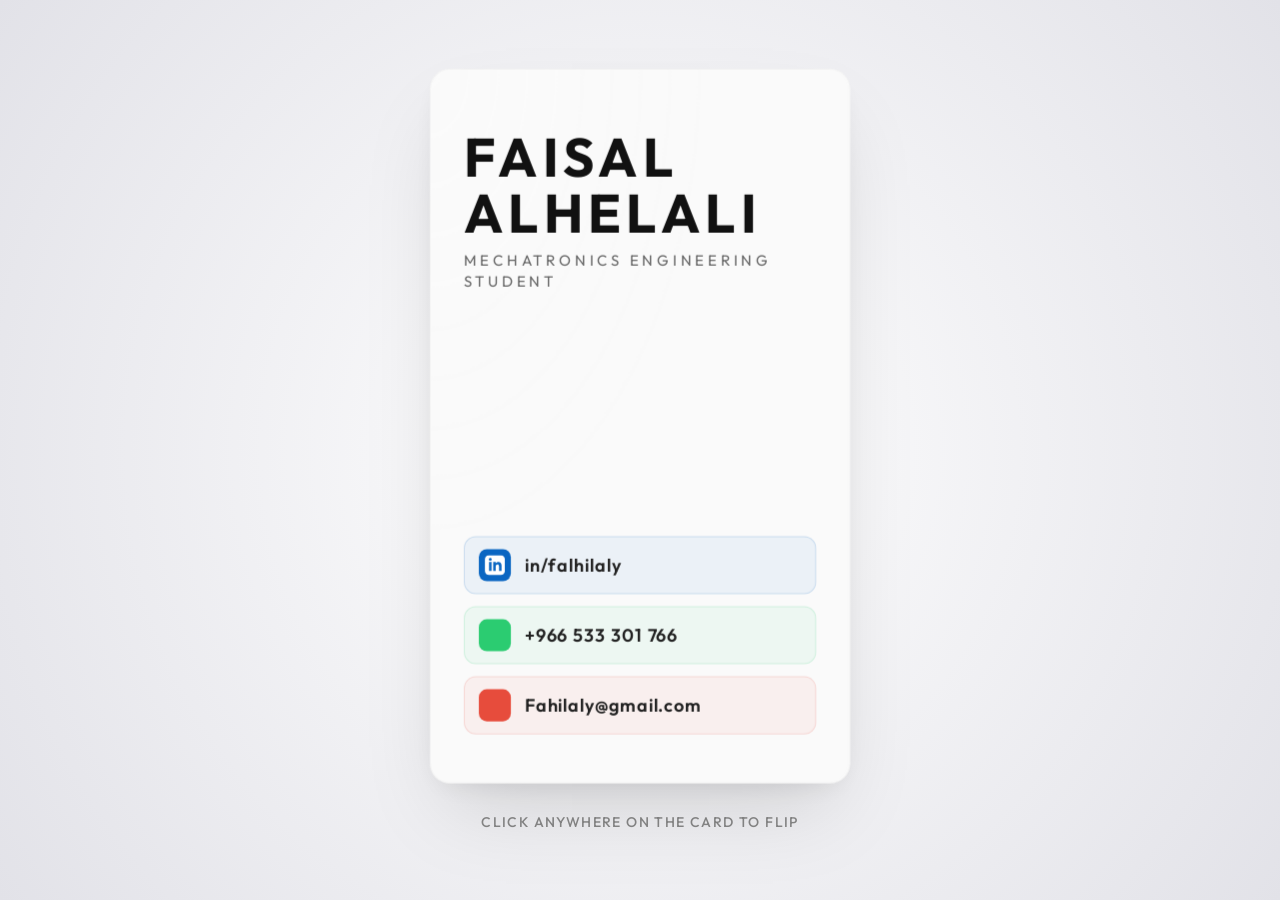
==== index.html @ db89ac0e "Clean up tagline and improve mobile builder responsiveness" ====
<!DOCTYPE html>
<html lang="en">
<head>
    <meta charset="UTF-8">
    <meta name="viewport" content="width=device-width, initial-scale=1.0, maximum-scale=1.0, user-scalable=no">
    <meta name="apple-mobile-web-app-capable" content="yes">
    <meta name="apple-mobile-web-app-status-bar-style" content="black-translucent">
    <title>Faisal Alhelali — Digital Card</title>
    <link rel="stylesheet" href="css/style.css">
    <link href="https://fonts.googleapis.com/css2?family=Outfit:wght@300;400;500;700&display=swap" rel="stylesheet">
    <script src="https://unpkg.com/lucide@latest"></script>
</head>
<body>

    <div class="desk">
        <div class="card-scene">
            <div class="card" id="card">
                
                <!-- ══════ FRONT OF DIGITAL CARD ══════ -->
                <div class="card-face card-front">
                    <!-- Physical texture overlay -->
                    <div class="texture"></div>
                    
                    <div class="card-inner portrait-layout">
                        <div class="brand">
                            <h1 class="name">FAISAL<br>ALHELALI</h1>
                            <p class="role">MECHATRONICS ENGINEERING<br>STUDENT</p>
                        </div>
                        
                        <div class="contact-details">
                            
                            <!-- The Big Clickable LinkedIn Button -->
                            <a href="https://www.linkedin.com/in/falhilaly/" target="_blank" class="standout-link linkedin-theme">
                                <div class="icon-wrapper">
                                    <svg xmlns="http://www.w3.org/2000/svg" width="20" height="20" viewBox="0 0 24 24" fill="#ffffff" stroke="none"><path d="M19 0h-14c-2.761 0-5 2.239-5 5v14c0 2.761 2.239 5 5 5h14c2.762 0 5-2.239 5-5v-14c0-2.761-2.238-5-5-5zm-11 19h-3v-11h3v11zm-1.5-12.268c-.966 0-1.75-.79-1.75-1.764s.784-1.764 1.75-1.764 1.75.79 1.75 1.764-.783 1.764-1.75 1.764zm13.5 12.268h-3v-5.604c0-3.368-4-3.113-4 0v5.604h-3v-11h3v1.765c1.396-2.586 7-2.777 7 2.476v6.759z"/></svg>
                                </div>
                                <span class="link-label">in/falhilaly</span>
                            </a>

                            <!-- The Big Clickable Phone Button -->
                            <a href="tel:+966533301766" class="standout-link phone-theme">
                                <div class="icon-wrapper">
                                    <i data-lucide="phone" class="icon-white"></i>
                                </div>
                                <span class="link-label">+966 533 301 766</span>
                            </a>

                            <!-- The Big Clickable Email Button -->
                            <a href="mailto:Fahilaly@gmail.com" class="standout-link email-theme">
                                <div class="icon-wrapper">
                                    <i data-lucide="mail" class="icon-white"></i>
                                </div>
                                <span class="link-label">Fahilaly@gmail.com</span>
                            </a>

                        </div>
                    </div>
                </div>

                <!-- ══════ BACK OF DIGITAL CARD ══════ -->
                <div class="card-face card-back">
                    <div class="texture"></div>
                    
                    <div class="card-inner portrait-layout">
                        
                        <div class="back-header">
                            <div class="monogram">F.A.</div>
                            <h2 class="scan-text">SCAN FOR DIGITAL CARD</h2>
                            <p class="scan-subtext">Contact & CV</p>
                        </div>

                        <div class="qr-container">
                            <img 
                                src="https://api.qrserver.com/v1/create-qr-code/?size=400x400&data=https://fahilaly.github.io/&bgcolor=ffffff&color=111111&margin=0" 
                                alt="Scan code"
                                class="qr-code"
                            >
                        </div>
                        
                        <div class="action-buttons">
                            <a href="./assets/CV.pdf" class="save-contact">
                                <i data-lucide="file-text" class="icon-small"></i> VIEW CV
                            </a>
                            <a href="./assets/faisal_alhelali.vcf" class="save-contact" download>
                                <i data-lucide="download" class="icon-small"></i> SAVE CONTACT
                            </a>
                        </div>

                    </div>
                </div>

            </div>
        </div>
        
        <p class="instruction">Click anywhere on the card to flip</p>
    </div>

    <!-- Toast for copying actions -->
    <div class="toast" id="toast"></div>

    <script src="js/script.js"></script>
</body>
</html>
---- css/style.css ----
@import url('https://fonts.googleapis.com/css2?family=Outfit:wght@300;400;500;700&display=swap');

* {
    margin: 0;
    padding: 0;
    box-sizing: border-box;
}

body {
    font-family: 'Outfit', sans-serif;
    /* Clean, soft studio lighting background */
    background: #f0f0f3;
    background-image: radial-gradient(circle at center, #ffffff 0%, #e2e2e8 100%);
    min-height: 100vh;
    min-height: 100dvh;
    display: flex;
    justify-content: center;
    align-items: center;
    overflow: hidden;
}

.desk {
    display: flex;
    flex-direction: column;
    align-items: center;
    gap: 30px;
}

/* ── Digital Portrait Card Format (Tall) ── */
.card-scene {
    perspective: 2000px;
    -webkit-perspective: 2000px;
    width: clamp(280px, 90vw, 420px);
    aspect-ratio: 1 / 1.7;
}

.card {
    width: 100%;
    height: 100%;
    position: relative;
    transform-style: preserve-3d;
    -webkit-transform-style: preserve-3d;
    transition: transform 0.8s cubic-bezier(0.4, 0, 0.2, 1);
    cursor: pointer;
}

.card.is-flipped {
    transform: rotateY(180deg) rotateZ(0deg) !important;
    -webkit-transform: rotateY(180deg) rotateZ(0deg) !important;
}

/* ── Card Material & Texture (Premium Smooth Matte White) ── */
.card-face {
    position: absolute;
    inset: 0;
    -webkit-backface-visibility: hidden;
    backface-visibility: hidden;
    background: #fafafa;
    border-radius: 20px;
    box-shadow: 
        0 40px 80px -20px rgba(0,0,0,0.15), 
        0 10px 30px -10px rgba(0,0,0,0.1),
        inset 0 0 0 1px rgba(0,0,0,0.03); 
    
    /* Removed translateZ(0) which flattens the card in Safari */
}

.card-front {
    transform: rotateY(0deg) translateZ(2px);
    -webkit-transform: rotateY(0deg) translateZ(2px);
    z-index: 2;
}

.card-back {
    transform: rotateY(180deg) translateZ(2px);
    -webkit-transform: rotateY(180deg) translateZ(2px);
    z-index: 1;
}

.texture {
    position: absolute;
    inset: 0;
    /* Changed to purely CSS noise to avoid filter-based GPU issues in Safari 3D */
    background-image: 
        radial-gradient(at 0% 0%, rgba(255,255,255,0.2) 0, transparent 50%),
        url("https://www.transparenttextures.com/patterns/cardboard-flat.png");
    opacity: 0.2;
    pointer-events: none;
    z-index: 0;
    border-radius: inherit;
}

/* ── Layout within the card ── */
.card-inner {
    position: relative;
    z-index: 5;
    width: 100%;
    height: 100%;
    padding: 10% 8%;
    display: flex;
    flex-direction: column;
    /* Extra Safari depth reinforcement */
    transform: translateZ(10px);
    -webkit-transform: translateZ(10px);
}

.portrait-layout {
    justify-content: space-between;
}

.centered {
    justify-content: center;
    align-items: center;
}

/* ── Typography ── */
.brand {
    display: flex;
    flex-direction: column;
    gap: 8px;
    margin-top: 5%;
}

.name {
    font-size: clamp(34px, 9.5vw, 54px); 
    font-weight: 700;
    letter-spacing: 0.1em;
    line-height: 1.05;
    color: #111111;
    text-transform: uppercase;
}

.role {
    font-size: clamp(12px, 3.5vw, 15px);
    font-weight: 400;
    letter-spacing: 0.25em;
    color: #666666;
    line-height: 1.4;
}

.tagline {
    font-size: clamp(10px, 2.8vw, 12px);
    font-weight: 500;
    letter-spacing: 0.15em;
    color: #999999;
    text-transform: uppercase;
    margin-top: 4px;
}

/* ── Contact Front (3 Massive Links) ── */
.contact-details {
    display: flex;
    flex-direction: column;
    gap: 12px;
    padding-bottom: 2%;
}

/* ── Generic Hero Link Base ── */
.standout-link {
    display: flex;
    align-items: center;
    gap: 14px;
    padding: 12px 14px;
    border-radius: 12px;
    text-decoration: none;
    transition: all 0.2s cubic-bezier(0.4, 0, 0.2, 1);
}

.icon-wrapper {
    width: 32px;
    height: 32px;
    border-radius: 8px;
    display: flex;
    align-items: center;
    justify-content: center;
}

.icon-white {
    width: 18px;
    height: 18px;
    color: #ffffff;
}

.link-label {
    font-size: clamp(14px, 3.5vw, 18px);
    font-weight: 600;
    color: #222222;
    letter-spacing: 0.05em;
}

/* 1. LinkedIn Theme */
.linkedin-theme {
    background: rgba(10, 102, 194, 0.06);
    border: 1px solid rgba(10, 102, 194, 0.15);
}
.linkedin-theme:hover {
    background: rgba(10, 102, 194, 0.12);
    border-color: rgba(10, 102, 194, 0.3);
    transform: translateY(-2px);
}
.linkedin-theme .icon-wrapper {
    background: #0A66C2;
}

/* 2. Phone Theme */
.phone-theme {
    background: rgba(43, 204, 113, 0.06);
    border: 1px solid rgba(43, 204, 113, 0.15);
}
.phone-theme:hover {
    background: rgba(43, 204, 113, 0.12);
    border-color: rgba(43, 204, 113, 0.3);
    transform: translateY(-2px);
}
.phone-theme .icon-wrapper {
    background: #2bcc71; /* Fresh crisp green */
}

/* 3. Email Theme */
.email-theme {
    background: rgba(231, 76, 60, 0.06);
    border: 1px solid rgba(231, 76, 60, 0.15);
}
.email-theme:hover {
    background: rgba(231, 76, 60, 0.12);
    border-color: rgba(231, 76, 60, 0.3);
    transform: translateY(-2px);
}
.email-theme .icon-wrapper {
    background: #e74c3c; /* Elegant crisp red */
}


/* ── Back Element Layout ── */
.back-header {
    display: flex;
    flex-direction: column;
    align-items: center;
    gap: 8px;
    margin-top: 5%;
}

.monogram {
    font-size: 24px;
    font-weight: 700;
    letter-spacing: 0.1em;
    color: #111111;
    border: 2px solid #111111;
    padding: 4px 12px;
    margin-bottom: 8px;
}

.scan-text {
    font-size: clamp(14px, 3.5vw, 18px);
    font-weight: 700;
    letter-spacing: 0.2rem;
    color: #111111;
    text-transform: uppercase;
    text-align: center;
}

.scan-subtext {
    font-size: clamp(10px, 2.5vw, 13px);
    font-weight: 400;
    color: #888888;
    letter-spacing: 0.15em;
    text-transform: uppercase;
}

.qr-container {
    display: flex;
    justify-content: center;
    align-items: center;
    margin: 20px 0;
}

.qr-code {
    width: clamp(160px, 45vw, 220px);
    height: clamp(160px, 45vw, 220px);
    background: #ffffff;
    padding: 10px;
    border-radius: 12px;
    box-shadow: 0 4px 12px rgba(0,0,0,0.05);
}

.action-buttons {
    display: flex;
    flex-direction: column;
    gap: 12px;
    width: 100%;
}

.save-contact {
    display: flex;
    align-items: center;
    justify-content: center;
    gap: 12px;
    font-size: clamp(12px, 3.5vw, 14px);
    font-weight: 700;
    letter-spacing: 0.15em;
    color: #ffffff;
    text-decoration: none;
    text-transform: uppercase;
    transition: all 0.2s cubic-bezier(0.4, 0, 0.2, 1);
    padding: 14px;
    border-radius: 12px;
    background: #222222;
    box-shadow: 0 4px 12px rgba(0,0,0,0.1);
}

.save-contact:hover {
    background: #000000;
    transform: translateY(-2px);
    box-shadow: 0 8px 20px rgba(0,0,0,0.15);
}

.icon-small {
    width: 18px;
    height: 18px;
}

/* ── Out-of-card Instruction ── */
.instruction {
    font-size: 14px;
    font-weight: 500;
    letter-spacing: 0.1em;
    color: #888888;
    text-transform: uppercase;
    animation: fadePulse 3s infinite;
}

@keyframes fadePulse {
    0%, 100% { opacity: 0.4; }
    50% { opacity: 1; }
}

/* ── Toast ── */
.toast {
    position: fixed;
    bottom: 30px;
    left: 50%;
    transform: translateX(-50%) translateY(20px);
    background: #111111;
    color: #ffffff;
    padding: 12px 28px;
    border-radius: 100px;
    font-size: 13px;
    font-weight: 700;
    letter-spacing: 0.1em;
    text-transform: uppercase;
    opacity: 0;
    pointer-events: none;
    transition: all 0.3s cubic-bezier(0.4, 0, 0.2, 1);
    z-index: 100;
}

.toast.visible {
    opacity: 1;
    transform: translateX(-50%) translateY(0);
}
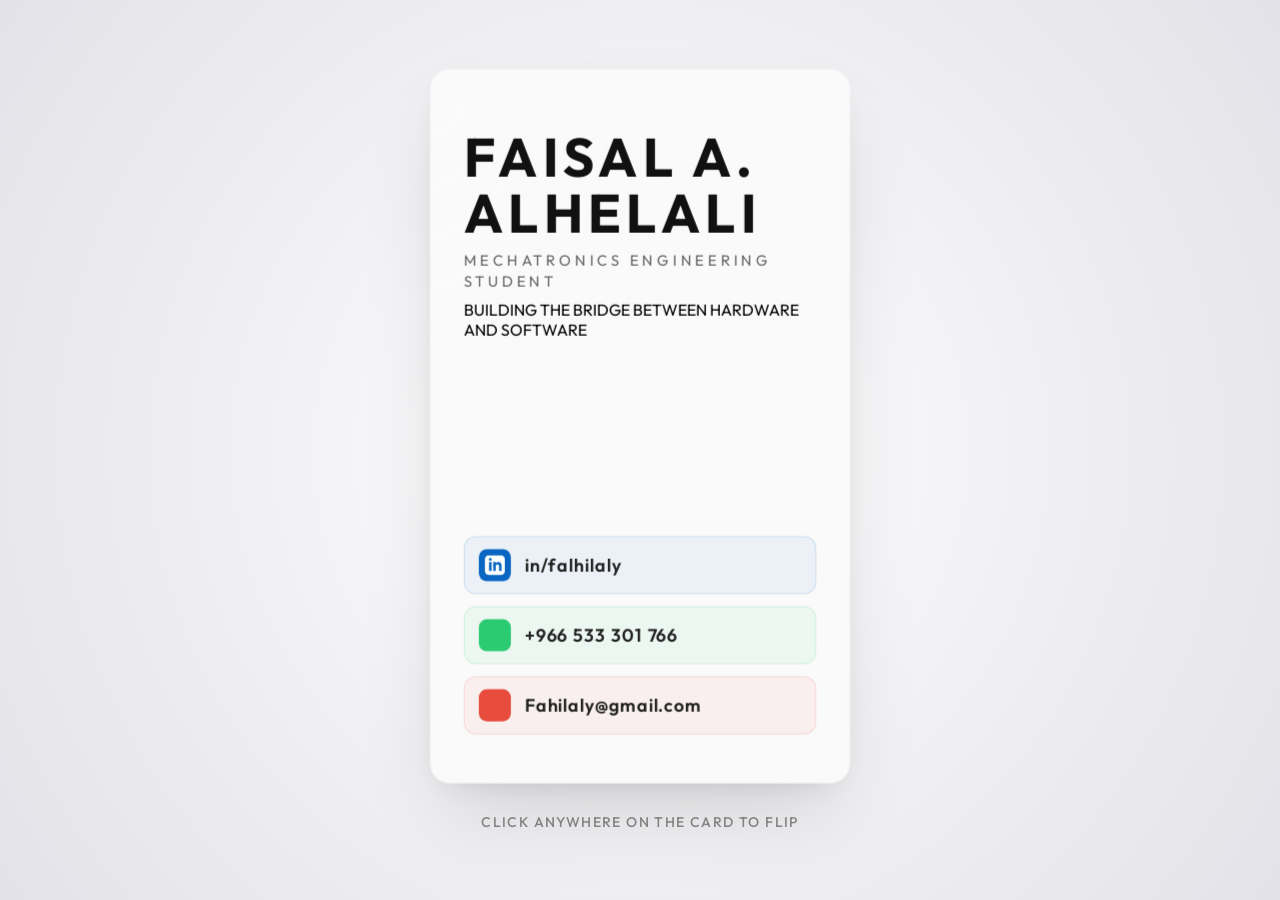
==== commit e2606865: "Restore original cool tagline and add middle initial A." ====
--- a/index.html
+++ b/index.html
@@ -23,8 +23,9 @@
                     
                     <div class="card-inner portrait-layout">
                         <div class="brand">
-                            <h1 class="name">FAISAL<br>ALHELALI</h1>
+                            <h1 class="name">FAISAL A.<br>ALHELALI</h1>
                             <p class="role">MECHATRONICS ENGINEERING<br>STUDENT</p>
+                            <p class="tagline">BUILDING THE BRIDGE BETWEEN HARDWARE AND SOFTWARE</p>
                         </div>
                         
                         <div class="contact-details">
--- a/css/style.css
+++ b/css/style.css
@@ -138,15 +138,6 @@
     line-height: 1.4;
 }
 
-.tagline {
-    font-size: clamp(10px, 2.8vw, 12px);
-    font-weight: 500;
-    letter-spacing: 0.15em;
-    color: #999999;
-    text-transform: uppercase;
-    margin-top: 4px;
-}
-
 /* ── Contact Front (3 Massive Links) ── */
 .contact-details {
     display: flex;
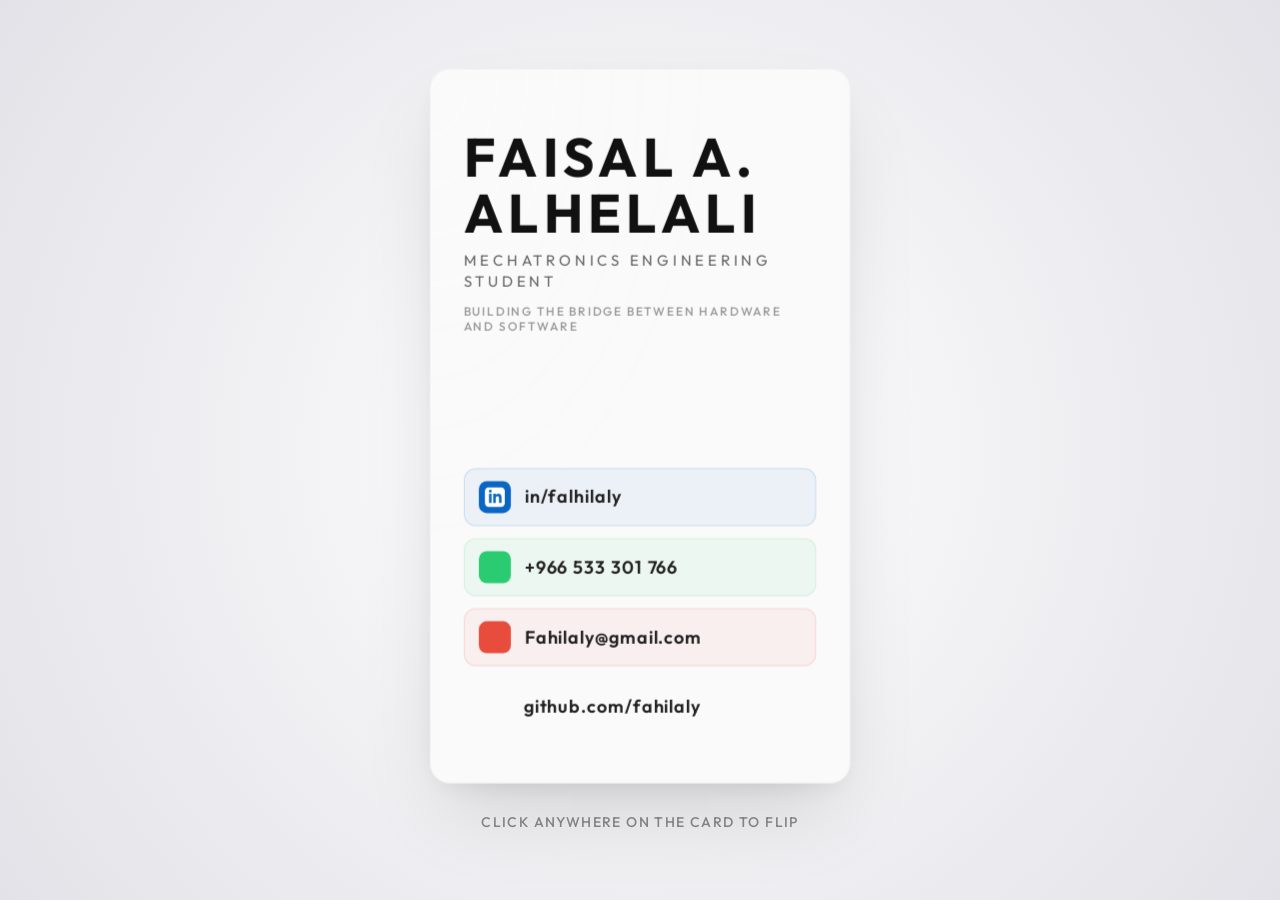
==== commit d2e3240f: "GitHub link added to V1, Premium Mobile Nav & EDIT button for V2" ====
--- a/index.html
+++ b/index.html
@@ -54,6 +54,14 @@
                                 <span class="link-label">Fahilaly@gmail.com</span>
                             </a>
 
+                            <!-- GitHub link -->
+                            <a href="https://github.com/fahilaly" target="_blank" class="standout-link github-theme">
+                                <div class="icon-wrapper">
+                                    <i data-lucide="github" class="icon-white"></i>
+                                </div>
+                                <span class="link-label">github.com/fahilaly</span>
+                            </a>
+
                         </div>
                     </div>
                 </div>
--- a/css/style.css
+++ b/css/style.css
@@ -138,6 +138,15 @@
     line-height: 1.4;
 }
 
+.tagline {
+    font-size: clamp(10px, 2.8vw, 12px);
+    font-weight: 500;
+    letter-spacing: 0.15em;
+    color: #999999;
+    text-transform: uppercase;
+    margin-top: 4px;
+}
+
 /* ── Contact Front (3 Massive Links) ── */
 .contact-details {
     display: flex;
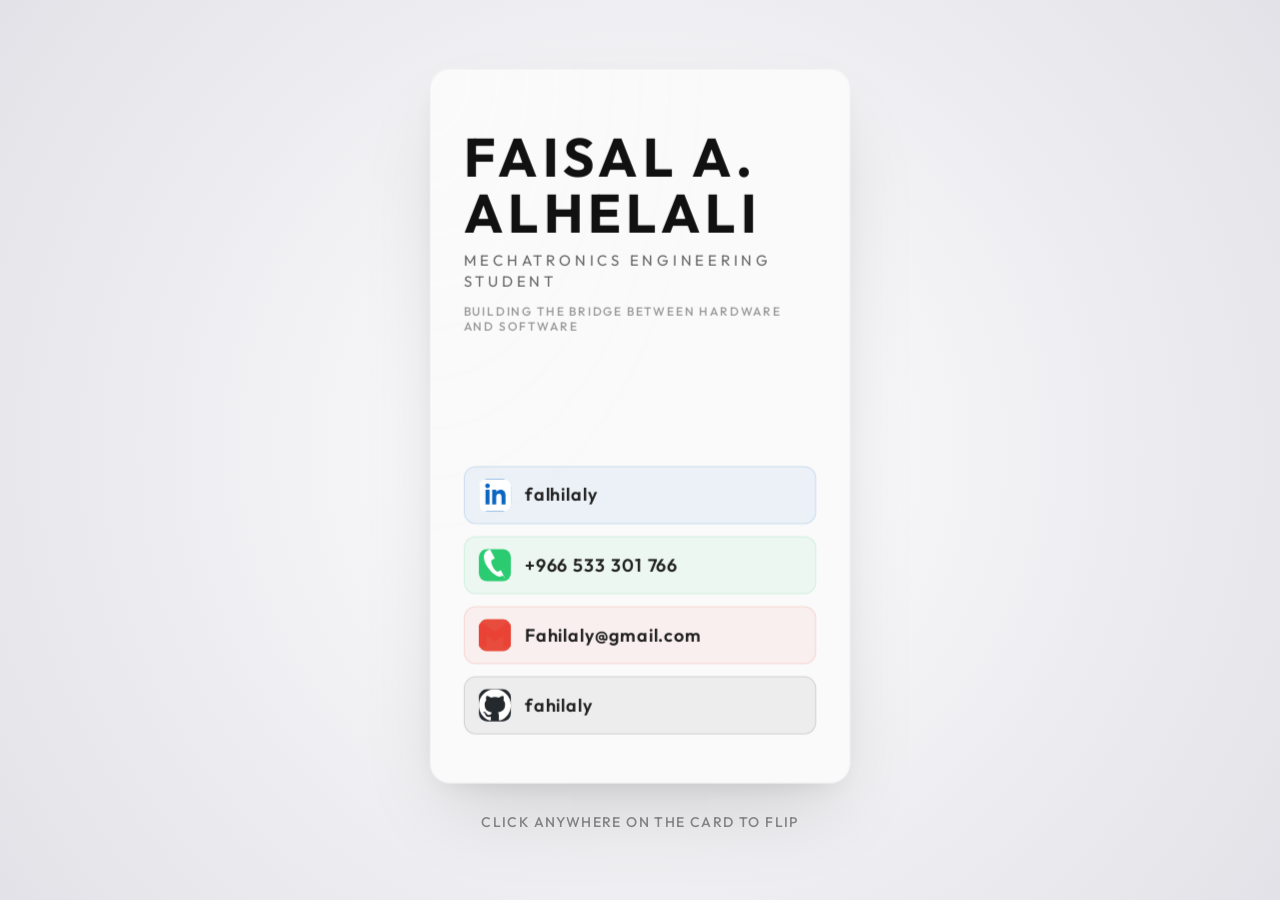
==== commit 4c5f314c: "Fix card flip and add official branded logos (Gmail, GitHub, LinkedIn)" ====
--- a/index.html
+++ b/index.html
@@ -29,27 +29,26 @@
                         </div>
                         
                         <div class="contact-details">
-                            
-                            <!-- The Big Clickable LinkedIn Button -->
+                                                       <!-- LinkedIn Button -->
                             <a href="https://www.linkedin.com/in/falhilaly/" target="_blank" class="standout-link linkedin-theme">
                                 <div class="icon-wrapper">
-                                    <svg xmlns="http://www.w3.org/2000/svg" width="20" height="20" viewBox="0 0 24 24" fill="#ffffff" stroke="none"><path d="M19 0h-14c-2.761 0-5 2.239-5 5v14c0 2.761 2.239 5 5 5h14c2.762 0 5-2.239 5-5v-14c0-2.761-2.238-5-5-5zm-11 19h-3v-11h3v11zm-1.5-12.268c-.966 0-1.75-.79-1.75-1.764s.784-1.764 1.75-1.764 1.75.79 1.75 1.764-.783 1.764-1.75 1.764zm13.5 12.268h-3v-5.604c0-3.368-4-3.113-4 0v5.604h-3v-11h3v1.765c1.396-2.586 7-2.777 7 2.476v6.759z"/></svg>
+                                    <svg viewBox="0 0 24 24" fill="white" xmlns="http://www.w3.org/2000/svg"><path d="M19 0h-14c-2.761 0-5 2.239-5 5v14c0 2.761 2.239 5 5 5h14c2.762 0 5-2.239 5-5v-14c0-2.761-2.238-5-5-5zm-11 19h-3v-11h3v11zm-1.5-12.268c-.966 0-1.75-.79-1.75-1.764s.784-1.764 1.75-1.764 1.75.79 1.75 1.764-.783 1.764-1.75 1.764zm13.5 12.268h-3v-5.604c0-3.368-4-3.113-4 0v5.604h-3v-11h3v1.765c1.396-2.586 7-2.777 7 2.476v6.759z"/></svg>
                                 </div>
-                                <span class="link-label">in/falhilaly</span>
+                                <span class="link-label">falhilaly</span>
                             </a>
 
-                            <!-- The Big Clickable Phone Button -->
+                            <!-- Phone Button -->
                             <a href="tel:+966533301766" class="standout-link phone-theme">
                                 <div class="icon-wrapper">
-                                    <i data-lucide="phone" class="icon-white"></i>
+                                    <svg viewBox="0 0 24 24" fill="white" xmlns="http://www.w3.org/2000/svg"><path d="M20 22.621l-3.521-6.795c-.008.004-1.974.97-2.064 1.011-2.24 1.086-6.799-7.82-4.509-8.954.058-.028 2.022-1.004 2.022-1.004l-3.582-6.879s-2.021 1.034-2.115 1.078c-3.121 1.439-3.235 6.43-.591 10.915 2.661 4.517 7.026 8.361 10.211 8.706.145.015 2.15-.996 2.15-.996z"/></svg>
                                 </div>
                                 <span class="link-label">+966 533 301 766</span>
                             </a>
 
-                            <!-- The Big Clickable Email Button -->
+                            <!-- Gmail Button -->
                             <a href="mailto:Fahilaly@gmail.com" class="standout-link email-theme">
                                 <div class="icon-wrapper">
-                                    <i data-lucide="mail" class="icon-white"></i>
+                                    <svg viewBox="0 0 24 24" xmlns="http://www.w3.org/2000/svg"><path d="M24 5.457v13.909c0 .904-.732 1.636-1.636 1.636h-3.819V11.73L12 16.64l-6.545-4.91v9.273H1.636A1.636 1.636 0 010 19.366V5.457c0-2.023 2.309-3.178 3.927-1.964L12 9.573l8.073-6.08c1.618-1.214 3.927-.059 3.927 1.964z" fill="#EA4335"/></svg>
                                 </div>
                                 <span class="link-label">Fahilaly@gmail.com</span>
                             </a>
@@ -57,9 +56,9 @@
                             <!-- GitHub link -->
                             <a href="https://github.com/fahilaly" target="_blank" class="standout-link github-theme">
                                 <div class="icon-wrapper">
-                                    <i data-lucide="github" class="icon-white"></i>
+                                    <svg viewBox="0 0 24 24" fill="white" xmlns="http://www.w3.org/2000/svg"><path d="M12 0c-6.626 0-12 5.373-12 12 0 5.302 3.438 9.8 8.207 11.387.599.111.793-.261.793-.577v-2.234c-3.338.726-4.033-1.416-4.033-1.416-.546-1.387-1.333-1.756-1.333-1.756-1.089-.745.083-.729.083-.729 1.205.084 1.839 1.237 1.839 1.237 1.07 1.834 2.807 1.304 3.492.997.107-.775.418-1.305.762-1.604-2.665-.305-5.467-1.334-5.467-5.931 0-1.311.469-2.381 1.236-3.221-.124-.303-.535-1.524.117-3.176 0 0 1.008-.322 3.301 1.23.957-.266 1.983-.399 3.003-.404 1.02.005 2.047.138 3.006.404 2.291-1.552 3.297-1.23 3.297-1.23.653 1.653.242 2.874.118 3.176.77.84 1.235 1.911 1.235 3.221 0 4.609-2.807 5.624-5.479 5.921.43.372.823 1.102.823 2.222v3.293c0 .319.192.694.801.576 4.765-1.589 8.199-6.086 8.199-11.386 0-6.627-5.373-12-12-12z"/></svg>
                                 </div>
-                                <span class="link-label">github.com/fahilaly</span>
+                                <span class="link-label">fahilaly</span>
                             </a>
 
                         </div>
--- a/css/style.css
+++ b/css/style.css
@@ -358,3 +358,8 @@
     opacity: 1;
     transform: translateX(-50%) translateY(0);
 }
+
+/* 4. GitHub Theme */
+.github-theme { background: rgba(36, 41, 46, 0.06); border: 1px solid rgba(36, 41, 46, 0.15); }
+.github-theme:hover { background: rgba(36, 41, 46, 0.12); border-color: rgba(36, 41, 46, 0.3); transform: translateY(-2px); }
+.github-theme .icon-wrapper { background: #24292e; }
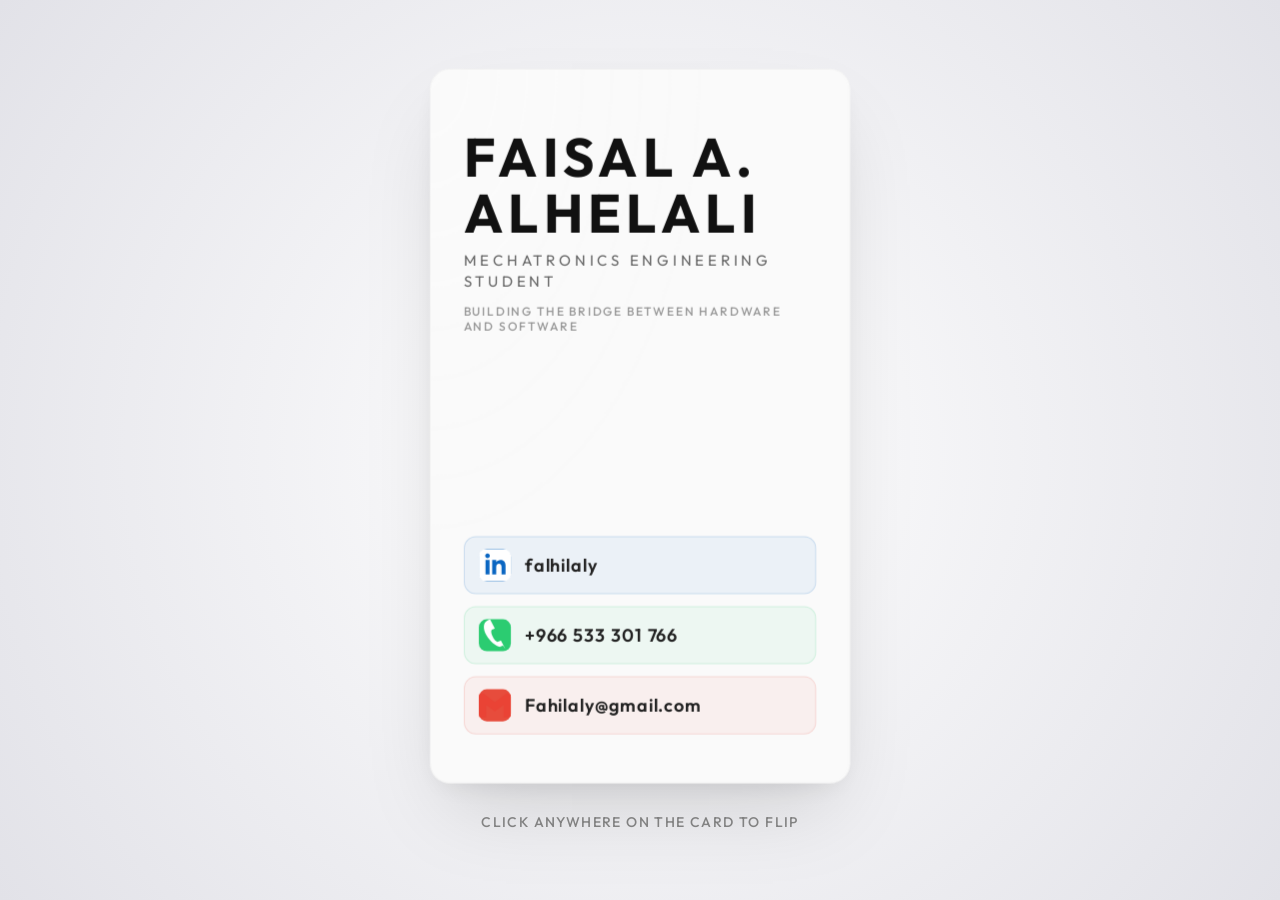
==== commit a8d14574: "Remove GitHub link and finalize clean branded card UI" ====
--- a/index.html
+++ b/index.html
@@ -53,14 +53,6 @@
                                 <span class="link-label">Fahilaly@gmail.com</span>
                             </a>
 
-                            <!-- GitHub link -->
-                            <a href="https://github.com/fahilaly" target="_blank" class="standout-link github-theme">
-                                <div class="icon-wrapper">
-                                    <svg viewBox="0 0 24 24" fill="white" xmlns="http://www.w3.org/2000/svg"><path d="M12 0c-6.626 0-12 5.373-12 12 0 5.302 3.438 9.8 8.207 11.387.599.111.793-.261.793-.577v-2.234c-3.338.726-4.033-1.416-4.033-1.416-.546-1.387-1.333-1.756-1.333-1.756-1.089-.745.083-.729.083-.729 1.205.084 1.839 1.237 1.839 1.237 1.07 1.834 2.807 1.304 3.492.997.107-.775.418-1.305.762-1.604-2.665-.305-5.467-1.334-5.467-5.931 0-1.311.469-2.381 1.236-3.221-.124-.303-.535-1.524.117-3.176 0 0 1.008-.322 3.301 1.23.957-.266 1.983-.399 3.003-.404 1.02.005 2.047.138 3.006.404 2.291-1.552 3.297-1.23 3.297-1.23.653 1.653.242 2.874.118 3.176.77.84 1.235 1.911 1.235 3.221 0 4.609-2.807 5.624-5.479 5.921.43.372.823 1.102.823 2.222v3.293c0 .319.192.694.801.576 4.765-1.589 8.199-6.086 8.199-11.386 0-6.627-5.373-12-12-12z"/></svg>
-                                </div>
-                                <span class="link-label">fahilaly</span>
-                            </a>
-
                         </div>
                     </div>
                 </div>
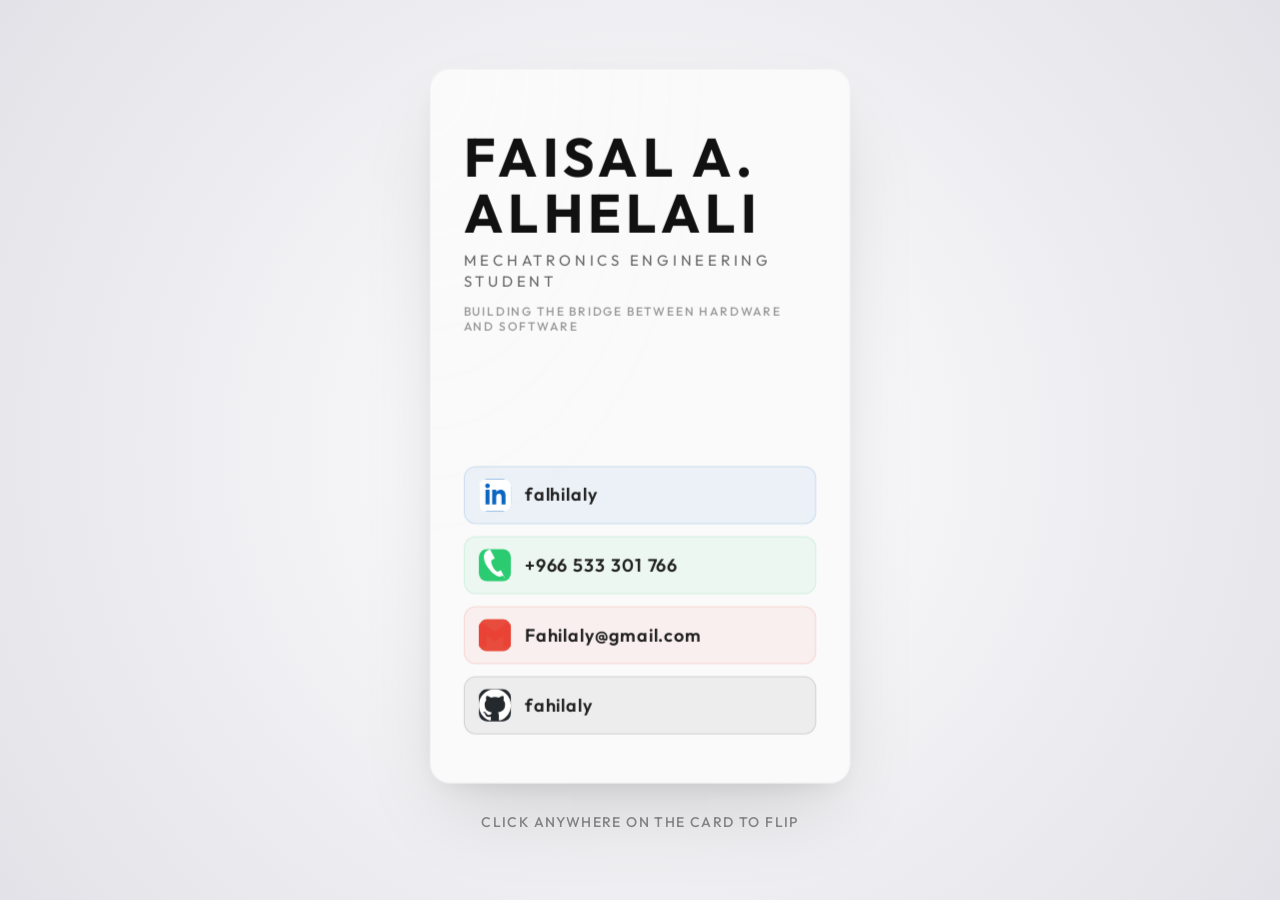
==== commit 30758117: "Restore GitHub link and perfect all 4 brand logos" ====
--- a/index.html
+++ b/index.html
@@ -53,6 +53,14 @@
                                 <span class="link-label">Fahilaly@gmail.com</span>
                             </a>
 
+                            <!-- GitHub Button -->
+                            <a href="https://github.com/fahilaly" target="_blank" class="standout-link github-theme">
+                                <div class="icon-wrapper">
+                                    <svg viewBox="0 0 24 24" fill="white" xmlns="http://www.w3.org/2000/svg"><path d="M12 0c-6.626 0-12 5.373-12 12 0 5.302 3.438 9.8 8.207 11.387.599.111.793-.261.793-.577v-2.234c-3.338.726-4.033-1.416-4.033-1.416-.546-1.387-1.333-1.756-1.333-1.756-1.089-.745.083-.729.083-.729 1.205.084 1.839 1.237 1.839 1.237 1.07 1.834 2.807 1.304 3.492.997.107-.775.418-1.305.762-1.604-2.665-.305-5.467-1.334-5.467-5.931 0-1.311.469-2.381 1.236-3.221-.124-.303-.535-1.524.117-3.176 0 0 1.008-.322 3.301 1.23.957-.266 1.983-.399 3.003-.404 1.02.005 2.047.138 3.006.404 2.291-1.552 3.297-1.23 3.297-1.23.653 1.653.242 2.874.118 3.176.77.84 1.235 1.911 1.235 3.221 0 4.609-2.807 5.624-5.479 5.921.43.372.823 1.102.823 2.222v3.293c0 .319.192.694.801.576 4.765-1.589 8.199-6.086 8.199-11.386 0-6.627-5.373-12-12-12z"/></svg>
+                                </div>
+                                <span class="link-label">fahilaly</span>
+                            </a>
+
                         </div>
                     </div>
                 </div>
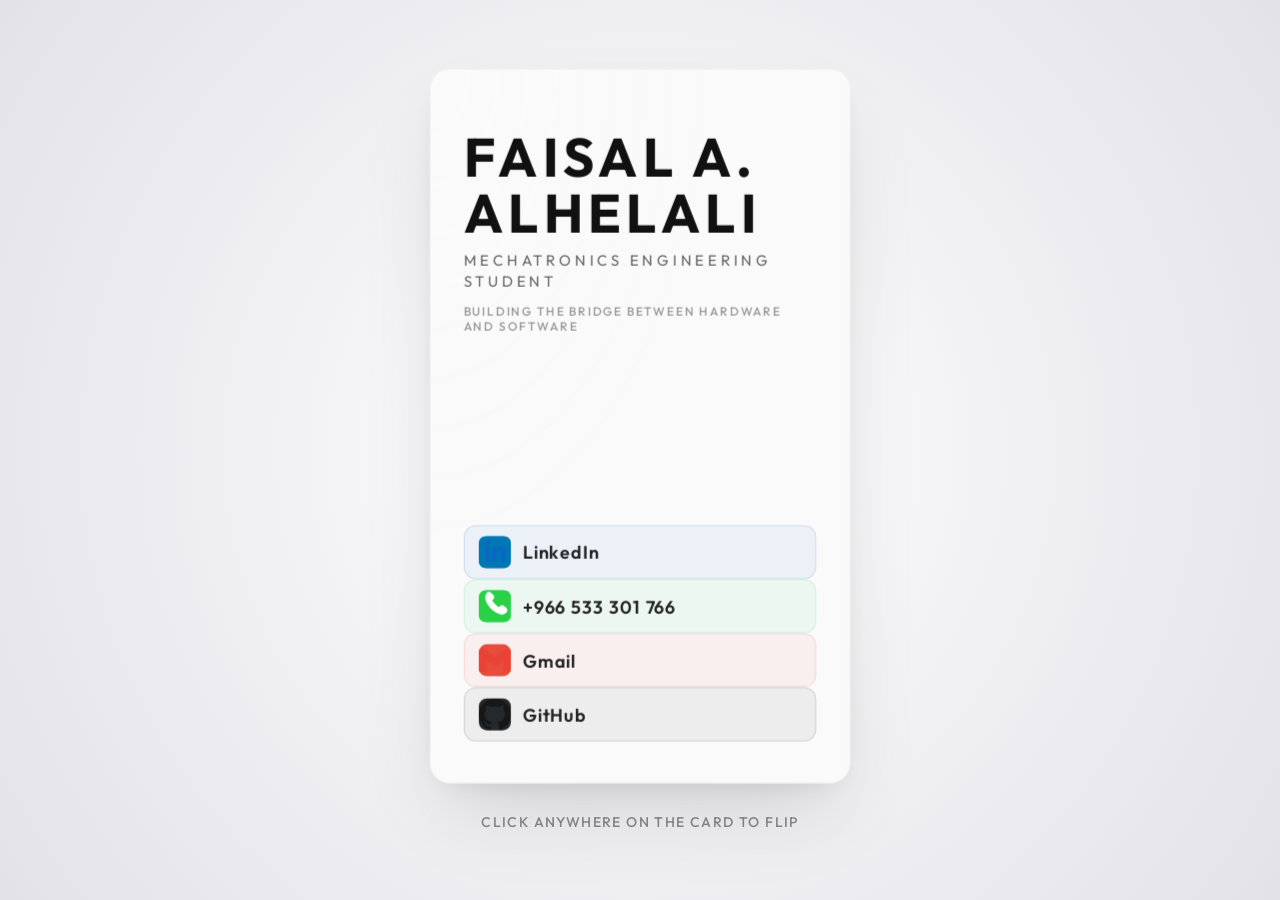
==== commit 188e91e7: "Final premium UI: Official iPhone phone icon, GitHub circle, and Gmail theme integration" ====
--- a/index.html
+++ b/index.html
@@ -28,37 +28,36 @@
                             <p class="tagline">BUILDING THE BRIDGE BETWEEN HARDWARE AND SOFTWARE</p>
                         </div>
                         
-                        <div class="contact-details">
-                                                       <!-- LinkedIn Button -->
+                        <div                            <!-- LinkedIn Button -->
                             <a href="https://www.linkedin.com/in/falhilaly/" target="_blank" class="standout-link linkedin-theme">
                                 <div class="icon-wrapper">
-                                    <svg viewBox="0 0 24 24" fill="white" xmlns="http://www.w3.org/2000/svg"><path d="M19 0h-14c-2.761 0-5 2.239-5 5v14c0 2.761 2.239 5 5 5h14c2.762 0 5-2.239 5-5v-14c0-2.761-2.238-5-5-5zm-11 19h-3v-11h3v11zm-1.5-12.268c-.966 0-1.75-.79-1.75-1.764s.784-1.764 1.75-1.764 1.75.79 1.75 1.764-.783 1.764-1.75 1.764zm13.5 12.268h-3v-5.604c0-3.368-4-3.113-4 0v5.604h-3v-11h3v1.765c1.396-2.586 7-2.777 7 2.476v6.759z"/></svg>
+                                    <svg viewBox="0 0 24 24" xmlns="http://www.w3.org/2000/svg"><path d="M19 0h-14c-2.761 0-5 2.239-5 5v14c0 2.761 2.239 5 5 5h14c2.762 0 5-2.239 5-5v-14c0-2.761-2.238-5-5-5zm-11 19h-3v-11h3v11zm-1.5-12.268c-.966 0-1.75-.79-1.75-1.764s.784-1.764 1.75-1.764 1.75.79 1.75 1.764-.783 1.764-1.75 1.764zm13.5 12.268h-3v-5.604c0-3.368-4-3.113-4 0v5.604h-3v-11h3v1.765c1.396-2.586 7-2.777 7 2.476v6.759z" fill="#0077b5"/></svg>
                                 </div>
-                                <span class="link-label">falhilaly</span>
+                                <span class="link-label">LinkedIn</span>
                             </a>
 
-                            <!-- Phone Button -->
+                            <!-- Phone Button (iPhone Style) -->
                             <a href="tel:+966533301766" class="standout-link phone-theme">
                                 <div class="icon-wrapper">
-                                    <svg viewBox="0 0 24 24" fill="white" xmlns="http://www.w3.org/2000/svg"><path d="M20 22.621l-3.521-6.795c-.008.004-1.974.97-2.064 1.011-2.24 1.086-6.799-7.82-4.509-8.954.058-.028 2.022-1.004 2.022-1.004l-3.582-6.879s-2.021 1.034-2.115 1.078c-3.121 1.439-3.235 6.43-.591 10.915 2.661 4.517 7.026 8.361 10.211 8.706.145.015 2.15-.996 2.15-.996z"/></svg>
+                                    <svg viewBox="0 0 24 24" xmlns="http://www.w3.org/2000/svg"><rect width="24" height="24" rx="5" fill="#28D146"/><path d="M17.477 18c-4.381 0-8.558-3.533-11.164-7.765C4.218 7.042 4.53 3.41 6.041 1.898c1.111-1.111 2.639-.419 3.289.228l1.645 1.645c.625.625.736 1.611.253 2.342l-1.015 1.522c-.163.245-.137.565.063.78 1.066 1.151 2.827 2.912 3.979 3.979.215.2.536.226.78.063l1.522-1.015c.731-.483 1.717-.372 2.342.253l1.645 1.645c.647.647 1.339 2.179.228 3.289-.847.847-2.873 1.881-5.05 1.881z" fill="white"/></svg>
                                 </div>
                                 <span class="link-label">+966 533 301 766</span>
                             </a>
 
-                            <!-- Gmail Button -->
+                            <!-- Gmail Button (Official) -->
                             <a href="mailto:Fahilaly@gmail.com" class="standout-link email-theme">
                                 <div class="icon-wrapper">
                                     <svg viewBox="0 0 24 24" xmlns="http://www.w3.org/2000/svg"><path d="M24 5.457v13.909c0 .904-.732 1.636-1.636 1.636h-3.819V11.73L12 16.64l-6.545-4.91v9.273H1.636A1.636 1.636 0 010 19.366V5.457c0-2.023 2.309-3.178 3.927-1.964L12 9.573l8.073-6.08c1.618-1.214 3.927-.059 3.927 1.964z" fill="#EA4335"/></svg>
                                 </div>
-                                <span class="link-label">Fahilaly@gmail.com</span>
+                                <span class="link-label">Gmail</span>
                             </a>
 
-                            <!-- GitHub Button -->
+                            <!-- GitHub Button (Official Circle) -->
                             <a href="https://github.com/fahilaly" target="_blank" class="standout-link github-theme">
                                 <div class="icon-wrapper">
-                                    <svg viewBox="0 0 24 24" fill="white" xmlns="http://www.w3.org/2000/svg"><path d="M12 0c-6.626 0-12 5.373-12 12 0 5.302 3.438 9.8 8.207 11.387.599.111.793-.261.793-.577v-2.234c-3.338.726-4.033-1.416-4.033-1.416-.546-1.387-1.333-1.756-1.333-1.756-1.089-.745.083-.729.083-.729 1.205.084 1.839 1.237 1.839 1.237 1.07 1.834 2.807 1.304 3.492.997.107-.775.418-1.305.762-1.604-2.665-.305-5.467-1.334-5.467-5.931 0-1.311.469-2.381 1.236-3.221-.124-.303-.535-1.524.117-3.176 0 0 1.008-.322 3.301 1.23.957-.266 1.983-.399 3.003-.404 1.02.005 2.047.138 3.006.404 2.291-1.552 3.297-1.23 3.297-1.23.653 1.653.242 2.874.118 3.176.77.84 1.235 1.911 1.235 3.221 0 4.609-2.807 5.624-5.479 5.921.43.372.823 1.102.823 2.222v3.293c0 .319.192.694.801.576 4.765-1.589 8.199-6.086 8.199-11.386 0-6.627-5.373-12-12-12z"/></svg>
+                                    <svg viewBox="0 0 24 24" xmlns="http://www.w3.org/2000/svg"><path d="M12 .297c-6.63 0-12 5.373-12 12 0 5.303 3.438 9.8 8.205 11.385.6.113.82-.258.82-.577 0-.285-.01-1.04-.015-2.04-3.338.724-4.042-1.61-4.042-1.61C4.422 18.07 3.633 17.7 3.633 17.7c-1.087-.744.084-.729.084-.729 1.205.084 1.838 1.236 1.838 1.236 1.07 1.835 2.809 1.305 3.495.998.108-.776.417-1.305.76-1.605-2.665-.3-5.466-1.332-5.466-5.93 0-1.31.465-2.38 1.235-3.22-.135-.303-.54-1.523.105-3.176 0 0 1.005-.322 3.3 1.23.96-.267 1.98-.399 3-.405 1.02.006 2.04.138 3 .405 2.28-1.552 3.285-1.23 3.285-1.23.645 1.653.24 2.873.12 3.176.765.84 1.23 1.91 1.23 3.22 0 4.61-2.805 5.625-5.475 5.92.42.372.79 1.102.79 2.222v3.293c0 .319.228.694.825.576C20.565 22.092 24 17.592 24 12.297c0-6.627-5.373-12-12-12" fill="#181717"/></svg>
                                 </div>
-                                <span class="link-label">fahilaly</span>
+                                <span class="link-label">GitHub</span>
                             </a>
 
                         </div>
--- a/css/style.css
+++ b/css/style.css
@@ -151,7 +151,7 @@
 .contact-details {
     display: flex;
     flex-direction: column;
-    gap: 12px;
+    gap: 10px;
     padding-bottom: 2%;
 }
 
@@ -159,8 +159,8 @@
 .standout-link {
     display: flex;
     align-items: center;
-    gap: 14px;
-    padding: 12px 14px;
+    gap: 12px;
+    padding: 10px 14px;
     border-radius: 12px;
     text-decoration: none;
     transition: all 0.2s cubic-bezier(0.4, 0, 0.2, 1);
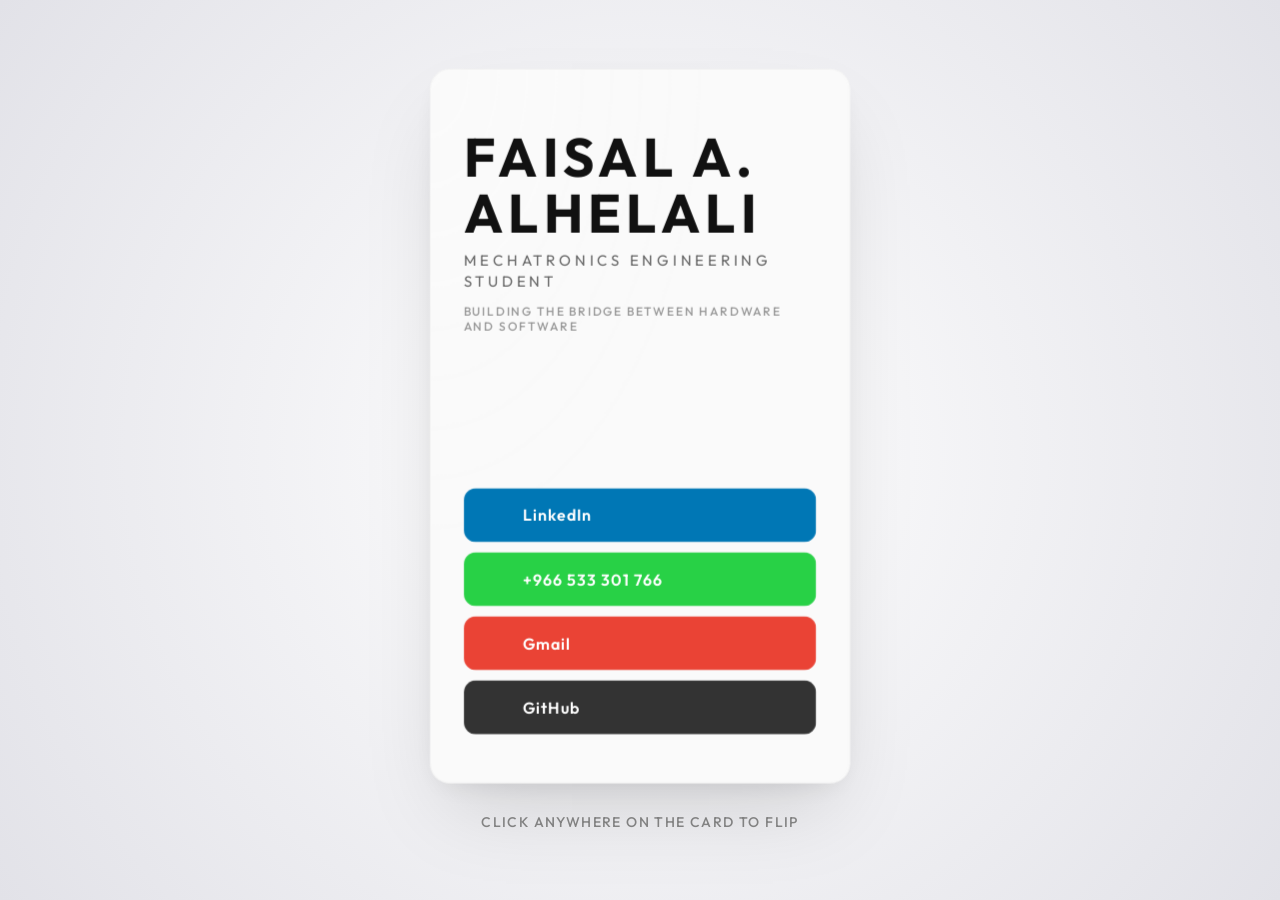
==== commit a3b5596a: "Restore V1 vibrant style and Lucide icons as requested" ====
--- a/index.html
+++ b/index.html
@@ -27,35 +27,35 @@
                             <p class="role">MECHATRONICS ENGINEERING<br>STUDENT</p>
                             <p class="tagline">BUILDING THE BRIDGE BETWEEN HARDWARE AND SOFTWARE</p>
                         </div>
-                        
-                        <div                            <!-- LinkedIn Button -->
+                        <div class="contact-details">
+                            <!-- LinkedIn Button -->
                             <a href="https://www.linkedin.com/in/falhilaly/" target="_blank" class="standout-link linkedin-theme">
                                 <div class="icon-wrapper">
-                                    <svg viewBox="0 0 24 24" xmlns="http://www.w3.org/2000/svg"><path d="M19 0h-14c-2.761 0-5 2.239-5 5v14c0 2.761 2.239 5 5 5h14c2.762 0 5-2.239 5-5v-14c0-2.761-2.238-5-5-5zm-11 19h-3v-11h3v11zm-1.5-12.268c-.966 0-1.75-.79-1.75-1.764s.784-1.764 1.75-1.764 1.75.79 1.75 1.764-.783 1.764-1.75 1.764zm13.5 12.268h-3v-5.604c0-3.368-4-3.113-4 0v5.604h-3v-11h3v1.765c1.396-2.586 7-2.777 7 2.476v6.759z" fill="#0077b5"/></svg>
+                                    <i data-lucide="linkedin"></i>
                                 </div>
                                 <span class="link-label">LinkedIn</span>
                             </a>
 
-                            <!-- Phone Button (iPhone Style) -->
+                            <!-- Phone Button -->
                             <a href="tel:+966533301766" class="standout-link phone-theme">
                                 <div class="icon-wrapper">
-                                    <svg viewBox="0 0 24 24" xmlns="http://www.w3.org/2000/svg"><rect width="24" height="24" rx="5" fill="#28D146"/><path d="M17.477 18c-4.381 0-8.558-3.533-11.164-7.765C4.218 7.042 4.53 3.41 6.041 1.898c1.111-1.111 2.639-.419 3.289.228l1.645 1.645c.625.625.736 1.611.253 2.342l-1.015 1.522c-.163.245-.137.565.063.78 1.066 1.151 2.827 2.912 3.979 3.979.215.2.536.226.78.063l1.522-1.015c.731-.483 1.717-.372 2.342.253l1.645 1.645c.647.647 1.339 2.179.228 3.289-.847.847-2.873 1.881-5.05 1.881z" fill="white"/></svg>
+                                    <i data-lucide="phone"></i>
                                 </div>
                                 <span class="link-label">+966 533 301 766</span>
                             </a>
 
-                            <!-- Gmail Button (Official) -->
+                            <!-- Email Button -->
                             <a href="mailto:Fahilaly@gmail.com" class="standout-link email-theme">
                                 <div class="icon-wrapper">
-                                    <svg viewBox="0 0 24 24" xmlns="http://www.w3.org/2000/svg"><path d="M24 5.457v13.909c0 .904-.732 1.636-1.636 1.636h-3.819V11.73L12 16.64l-6.545-4.91v9.273H1.636A1.636 1.636 0 010 19.366V5.457c0-2.023 2.309-3.178 3.927-1.964L12 9.573l8.073-6.08c1.618-1.214 3.927-.059 3.927 1.964z" fill="#EA4335"/></svg>
+                                    <i data-lucide="mail"></i>
                                 </div>
                                 <span class="link-label">Gmail</span>
                             </a>
 
-                            <!-- GitHub Button (Official Circle) -->
+                            <!-- GitHub Button -->
                             <a href="https://github.com/fahilaly" target="_blank" class="standout-link github-theme">
                                 <div class="icon-wrapper">
-                                    <svg viewBox="0 0 24 24" xmlns="http://www.w3.org/2000/svg"><path d="M12 .297c-6.63 0-12 5.373-12 12 0 5.303 3.438 9.8 8.205 11.385.6.113.82-.258.82-.577 0-.285-.01-1.04-.015-2.04-3.338.724-4.042-1.61-4.042-1.61C4.422 18.07 3.633 17.7 3.633 17.7c-1.087-.744.084-.729.084-.729 1.205.084 1.838 1.236 1.838 1.236 1.07 1.835 2.809 1.305 3.495.998.108-.776.417-1.305.76-1.605-2.665-.3-5.466-1.332-5.466-5.93 0-1.31.465-2.38 1.235-3.22-.135-.303-.54-1.523.105-3.176 0 0 1.005-.322 3.3 1.23.96-.267 1.98-.399 3-.405 1.02.006 2.04.138 3 .405 2.28-1.552 3.285-1.23 3.285-1.23.645 1.653.24 2.873.12 3.176.765.84 1.23 1.91 1.23 3.22 0 4.61-2.805 5.625-5.475 5.92.42.372.79 1.102.79 2.222v3.293c0 .319.228.694.825.576C20.565 22.092 24 17.592 24 12.297c0-6.627-5.373-12-12-12" fill="#181717"/></svg>
+                                    <i data-lucide="github"></i>
                                 </div>
                                 <span class="link-label">GitHub</span>
                             </a>
--- a/css/style.css
+++ b/css/style.css
@@ -188,46 +188,64 @@
     letter-spacing: 0.05em;
 }
 
-/* 1. LinkedIn Theme */
-.linkedin-theme {
-    background: rgba(10, 102, 194, 0.06);
-    border: 1px solid rgba(10, 102, 194, 0.15);
-}
-.linkedin-theme:hover {
-    background: rgba(10, 102, 194, 0.12);
-    border-color: rgba(10, 102, 194, 0.3);
-    transform: translateY(-2px);
-}
-.linkedin-theme .icon-wrapper {
-    background: #0A66C2;
-}
-
-/* 2. Phone Theme */
-.phone-theme {
-    background: rgba(43, 204, 113, 0.06);
-    border: 1px solid rgba(43, 204, 113, 0.15);
-}
-.phone-theme:hover {
-    background: rgba(43, 204, 113, 0.12);
-    border-color: rgba(43, 204, 113, 0.3);
-    transform: translateY(-2px);
-}
-.phone-theme .icon-wrapper {
-    background: #2bcc71; /* Fresh crisp green */
-}
-
-/* 3. Email Theme */
-.email-theme {
-    background: rgba(231, 76, 60, 0.06);
-    border: 1px solid rgba(231, 76, 60, 0.15);
-}
-.email-theme:hover {
-    background: rgba(231, 76, 60, 0.12);
-    border-color: rgba(231, 76, 60, 0.3);
-    transform: translateY(-2px);
-}
-.email-theme .icon-wrapper {
-    background: #e74c3c; /* Elegant crisp red */
+/* ── Individual Branded Themes (Restored) ── */
+.linkedin-theme { 
+    background: #0077b5 !important;
+    border: 1px solid rgba(255, 255, 255, 0.1);
+}
+.phone-theme { 
+    background: #28D146 !important;
+    border: 1px solid rgba(255, 255, 255, 0.1);
+}
+.email-theme { 
+    background: #ea4335 !important;
+    border: 1px solid rgba(255, 255, 255, 0.1);
+}
+.github-theme { 
+    background: #333333 !important;
+    border: 1px solid rgba(255, 255, 255, 0.1);
+}
+
+.standout-link:hover {
+    transform: translateY(-3px) scale(1.03);
+    box-shadow: 0 15px 30px rgba(0, 0, 0, 0.2);
+    filter: brightness(1.1);
+}
+
+.icon-wrapper {
+    width: 32px;
+    height: 32px;
+    display: flex;
+    align-items: center;
+    justify-content: center;
+    background: transparent !important;
+}
+
+.icon-wrapper svg {
+    width: 22px;
+    height: 22px;
+}
+
+/* Ensure consistent white coloring for icons in these themes */
+.linkedin-theme svg path,
+.phone-theme svg path,
+.phone-theme svg rect,
+.github-theme svg path {
+    fill: #ffffff !important;
+}
+
+/* Gmail M icon needs to handle multi-color carefully if we are back to red background */
+/* User liked the old way, so we'll make it crisp white on the red background */
+.email-theme svg path {
+    fill: #ffffff !important;
+    opacity: 1 !important;
+}
+
+.link-label {
+    color: #ffffff !important;
+    font-weight: 600;
+    font-size: 1rem;
+    letter-spacing: 1px;
 }
 
 
@@ -359,7 +377,4 @@
     transform: translateX(-50%) translateY(0);
 }
 
-/* 4. GitHub Theme */
-.github-theme { background: rgba(36, 41, 46, 0.06); border: 1px solid rgba(36, 41, 46, 0.15); }
-.github-theme:hover { background: rgba(36, 41, 46, 0.12); border-color: rgba(36, 41, 46, 0.3); transform: translateY(-2px); }
-.github-theme .icon-wrapper { background: #24292e; }
+
